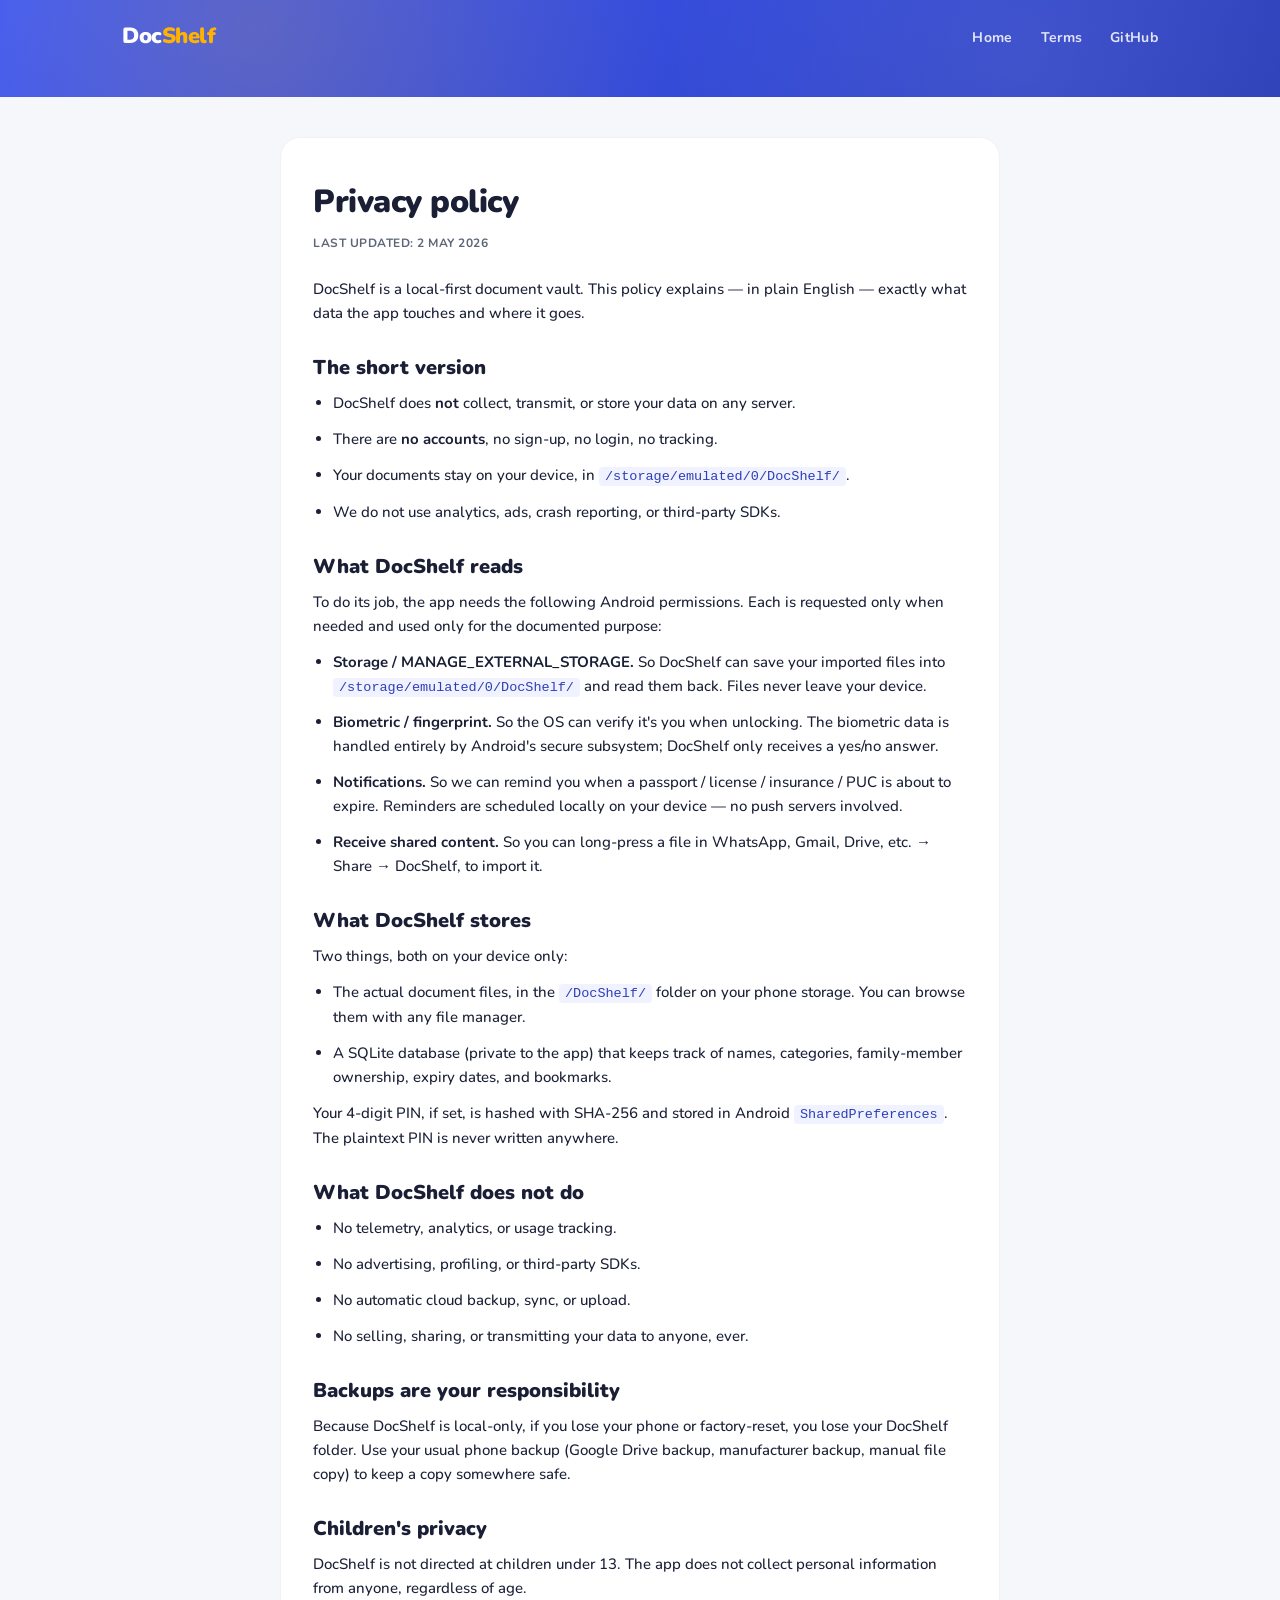
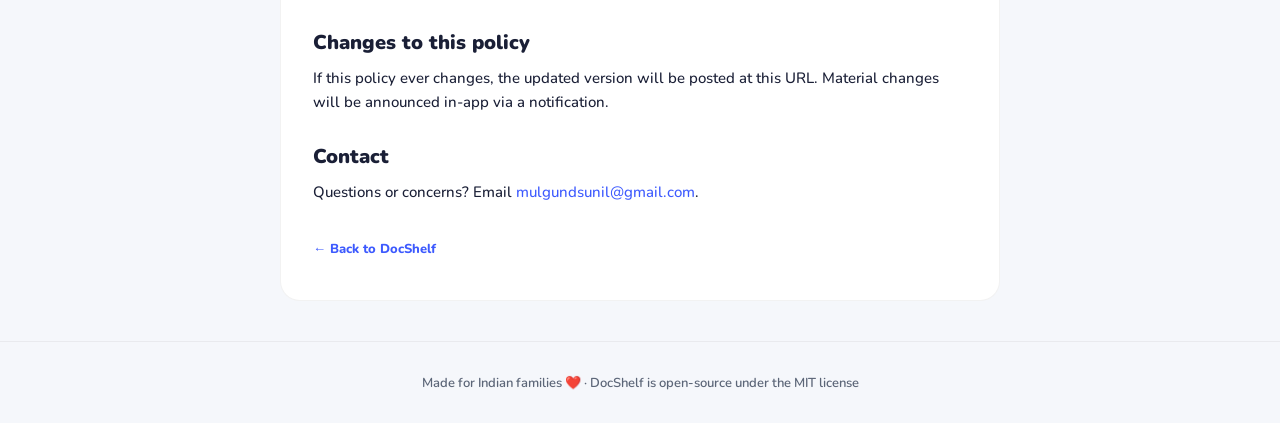
==== docs/privacy.html @ d365601d "Add GitHub Pages marketing site at /docs - index.html: hero + 6 feature cards + how-it-works + priva" ====
<!doctype html>
<html lang="en">
<head>
  <meta charset="utf-8" />
  <meta name="viewport" content="width=device-width, initial-scale=1" />
  <title>Privacy policy · DocShelf</title>
  <meta name="theme-color" content="#3D5AFE" />
  <link rel="preconnect" href="https://fonts.googleapis.com">
  <link rel="preconnect" href="https://fonts.gstatic.com" crossorigin>
  <link href="https://fonts.googleapis.com/css2?family=Nunito:wght@400;500;600;700;800;900&display=swap" rel="stylesheet">
  <link rel="stylesheet" href="style.css" />
  <link rel="icon" href="favicon.svg" type="image/svg+xml" />
</head>
<body>

<header class="hero" style="padding-bottom:24px;">
  <nav class="nav">
    <a class="brand" href="./"><span class="brand-doc">Doc</span><span class="brand-shelf">Shelf</span></a>
    <div class="nav-links">
      <a href="./">Home</a>
      <a href="terms.html">Terms</a>
      <a href="https://github.com/mulgundsunil1918/Docshelf" target="_blank" rel="noopener">GitHub</a>
    </div>
  </nav>
</header>

<article class="article">
  <h1>Privacy policy</h1>
  <p class="last-updated">Last updated: 2 May 2026</p>

  <p>
    DocShelf is a local-first document vault. This policy explains —
    in plain English — exactly what data the app touches and where it goes.
  </p>

  <h2>The short version</h2>
  <ul>
    <li>DocShelf does <strong>not</strong> collect, transmit, or store your data on any server.</li>
    <li>There are <strong>no accounts</strong>, no sign-up, no login, no tracking.</li>
    <li>Your documents stay on your device, in <code>/storage/emulated/0/DocShelf/</code>.</li>
    <li>We do not use analytics, ads, crash reporting, or third-party SDKs.</li>
  </ul>

  <h2>What DocShelf reads</h2>
  <p>
    To do its job, the app needs the following Android permissions. Each is requested
    only when needed and used only for the documented purpose:
  </p>
  <ul>
    <li><strong>Storage / MANAGE_EXTERNAL_STORAGE.</strong> So DocShelf can save your imported files into <code>/storage/emulated/0/DocShelf/</code> and read them back. Files never leave your device.</li>
    <li><strong>Biometric / fingerprint.</strong> So the OS can verify it's you when unlocking. The biometric data is handled entirely by Android's secure subsystem; DocShelf only receives a yes/no answer.</li>
    <li><strong>Notifications.</strong> So we can remind you when a passport / license / insurance / PUC is about to expire. Reminders are scheduled locally on your device — no push servers involved.</li>
    <li><strong>Receive shared content.</strong> So you can long-press a file in WhatsApp, Gmail, Drive, etc. → Share → DocShelf, to import it.</li>
  </ul>

  <h2>What DocShelf stores</h2>
  <p>
    Two things, both on your device only:
  </p>
  <ul>
    <li>The actual document files, in the <code>/DocShelf/</code> folder on your phone storage. You can browse them with any file manager.</li>
    <li>A SQLite database (private to the app) that keeps track of names, categories, family-member ownership, expiry dates, and bookmarks.</li>
  </ul>
  <p>
    Your 4-digit PIN, if set, is hashed with SHA-256 and stored in
    Android <code>SharedPreferences</code>. The plaintext PIN is never written anywhere.
  </p>

  <h2>What DocShelf does not do</h2>
  <ul>
    <li>No telemetry, analytics, or usage tracking.</li>
    <li>No advertising, profiling, or third-party SDKs.</li>
    <li>No automatic cloud backup, sync, or upload.</li>
    <li>No selling, sharing, or transmitting your data to anyone, ever.</li>
  </ul>

  <h2>Backups are your responsibility</h2>
  <p>
    Because DocShelf is local-only, if you lose your phone or factory-reset, you lose
    your DocShelf folder. Use your usual phone backup (Google Drive backup,
    manufacturer backup, manual file copy) to keep a copy somewhere safe.
  </p>

  <h2>Children's privacy</h2>
  <p>
    DocShelf is not directed at children under 13. The app does not collect
    personal information from anyone, regardless of age.
  </p>

  <h2>Changes to this policy</h2>
  <p>
    If this policy ever changes, the updated version will be posted at this URL.
    Material changes will be announced in-app via a notification.
  </p>

  <h2>Contact</h2>
  <p>
    Questions or concerns? Email <a href="mailto:mulgundsunil@gmail.com">mulgundsunil@gmail.com</a>.
  </p>

  <a class="back" href="./">← Back to DocShelf</a>
</article>

<footer>
  <p>Made for Indian families ❤️ · DocShelf is open-source under the MIT license</p>
</footer>

</body>
</html>
---- docs/style.css ----
:root {
  --indigo: #3D5AFE;
  --indigo-dark: #2D3FB8;
  --amber: #FFB300;
  --amber-dark: #FF8F00;
  --dark: #1A1F36;
  --gray: #5C6678;
  --light: #F5F7FB;
  --white: #FFFFFF;
}

* { box-sizing: border-box; margin: 0; padding: 0; }

html { scroll-behavior: smooth; }

body {
  font-family: 'Nunito', -apple-system, BlinkMacSystemFont, 'Segoe UI', sans-serif;
  background: var(--light);
  color: var(--dark);
  line-height: 1.5;
  -webkit-font-smoothing: antialiased;
  -moz-osx-font-smoothing: grayscale;
}

a { color: var(--indigo); text-decoration: none; }
a:hover { text-decoration: underline; }

code {
  background: rgba(61, 90, 254, 0.08);
  color: var(--indigo-dark);
  padding: 2px 6px;
  border-radius: 4px;
  font-size: 0.9em;
  font-family: 'SF Mono', Menlo, Monaco, Consolas, monospace;
}

/* ─── Hero ─────────────────────────────────────────────────────── */
.hero {
  background: linear-gradient(135deg, var(--indigo) 0%, var(--indigo-dark) 100%);
  color: var(--white);
  padding: 0 0 80px;
  position: relative;
  overflow: hidden;
}

.hero::before {
  content: '';
  position: absolute;
  inset: 0;
  background-image:
    radial-gradient(circle at 20% 30%, rgba(255,179,0,0.18) 0%, transparent 40%),
    radial-gradient(circle at 80% 60%, rgba(255,255,255,0.08) 0%, transparent 35%);
  pointer-events: none;
}

.nav {
  display: flex;
  justify-content: space-between;
  align-items: center;
  padding: 20px 32px;
  max-width: 1100px;
  margin: 0 auto;
  position: relative;
  z-index: 2;
}

.brand {
  font-size: 22px;
  font-weight: 900;
  text-decoration: none;
  color: var(--white);
  letter-spacing: -0.5px;
}

.brand-doc { color: var(--white); }
.brand-shelf { color: var(--amber); }

.nav-links a {
  color: rgba(255,255,255,0.85);
  margin-left: 24px;
  font-weight: 700;
  font-size: 14px;
  letter-spacing: 0.3px;
}

.nav-links a:hover {
  color: var(--white);
  text-decoration: none;
}

.hero-content {
  max-width: 900px;
  margin: 0 auto;
  text-align: center;
  padding: 60px 24px 0;
  position: relative;
  z-index: 2;
}

.badge {
  display: inline-block;
  background: rgba(255,255,255,0.16);
  border: 1px solid rgba(255,255,255,0.28);
  border-radius: 24px;
  padding: 8px 16px;
  font-size: 12px;
  font-weight: 800;
  letter-spacing: 0.5px;
  color: var(--white);
  margin-bottom: 24px;
}

.hero h1 {
  font-size: clamp(32px, 5vw, 56px);
  font-weight: 900;
  line-height: 1.15;
  letter-spacing: -1px;
  margin-bottom: 18px;
}

.hl { color: var(--amber); }

.lead {
  font-size: clamp(15px, 1.6vw, 18px);
  color: rgba(255,255,255,0.82);
  max-width: 640px;
  margin: 0 auto 32px;
  font-weight: 500;
  line-height: 1.55;
}

.cta-row {
  display: flex;
  gap: 12px;
  justify-content: center;
  flex-wrap: wrap;
  margin-bottom: 28px;
}

.cta-primary, .cta-secondary {
  display: inline-block;
  padding: 16px 28px;
  border-radius: 14px;
  font-weight: 800;
  font-size: 15px;
  text-decoration: none;
  transition: transform 120ms ease, box-shadow 120ms ease;
}

.cta-primary {
  background: var(--amber);
  color: var(--dark);
  box-shadow: 0 8px 24px rgba(255,179,0,0.4);
}

.cta-primary:hover {
  transform: translateY(-2px);
  box-shadow: 0 12px 32px rgba(255,179,0,0.5);
  text-decoration: none;
}

.cta-secondary {
  background: rgba(255,255,255,0.14);
  color: var(--white);
  border: 1px solid rgba(255,255,255,0.32);
}

.cta-secondary:hover {
  background: rgba(255,255,255,0.22);
  text-decoration: none;
}

.pillars {
  list-style: none;
  display: flex;
  justify-content: center;
  flex-wrap: wrap;
  gap: 8px 18px;
  font-size: 13px;
  color: rgba(255,255,255,0.7);
  font-weight: 700;
  letter-spacing: 0.4px;
}

/* ─── Sections ─────────────────────────────────────────────────── */
section {
  max-width: 1100px;
  margin: 0 auto;
  padding: 80px 24px;
}

section h2 {
  font-size: clamp(24px, 3vw, 32px);
  font-weight: 900;
  text-align: center;
  letter-spacing: -0.5px;
  margin-bottom: 12px;
}

.section-lead {
  text-align: center;
  font-size: 15px;
  color: var(--gray);
  max-width: 600px;
  margin: 0 auto 48px;
  font-weight: 500;
}

/* ─── Features grid ────────────────────────────────────────────── */
.grid {
  display: grid;
  grid-template-columns: repeat(auto-fit, minmax(260px, 1fr));
  gap: 16px;
}

.feature-card {
  background: var(--white);
  border-radius: 18px;
  padding: 24px;
  border: 1px solid rgba(0,0,0,0.06);
  transition: transform 200ms ease, box-shadow 200ms ease;
}

.feature-card:hover {
  transform: translateY(-3px);
  box-shadow: 0 12px 32px rgba(61,90,254,0.10);
}

.feature-icon {
  font-size: 32px;
  margin-bottom: 12px;
}

.feature-card h3 {
  font-size: 17px;
  font-weight: 900;
  margin-bottom: 8px;
}

.feature-card p {
  font-size: 14px;
  font-weight: 500;
  color: var(--gray);
  line-height: 1.55;
}

/* ─── How it works ─────────────────────────────────────────────── */
.how {
  background: var(--white);
  margin-top: 0;
  border-top: 1px solid rgba(0,0,0,0.05);
  border-bottom: 1px solid rgba(0,0,0,0.05);
  max-width: none;
}

.how > * { max-width: 800px; margin-left: auto; margin-right: auto; }

.steps {
  list-style: none;
  counter-reset: step;
  display: flex;
  flex-direction: column;
  gap: 14px;
  margin-top: 16px;
}

.steps li {
  counter-increment: step;
  position: relative;
  padding: 16px 16px 16px 60px;
  background: var(--light);
  border-radius: 14px;
  font-size: 14px;
  font-weight: 500;
  line-height: 1.5;
}

.steps li::before {
  content: counter(step);
  position: absolute;
  left: 16px;
  top: 50%;
  transform: translateY(-50%);
  width: 32px;
  height: 32px;
  background: var(--indigo);
  color: var(--white);
  border-radius: 50%;
  display: flex;
  align-items: center;
  justify-content: center;
  font-weight: 900;
  font-size: 14px;
}

.steps li strong { font-weight: 900; }

/* ─── Privacy block ────────────────────────────────────────────── */
.privacy-block {
  text-align: center;
  background: linear-gradient(135deg, rgba(61,90,254,0.04), rgba(255,179,0,0.04));
  border-radius: 24px;
  margin: 48px auto;
  max-width: 1000px;
}

.privacy-block p {
  max-width: 600px;
  margin: 0 auto 24px;
  font-size: 15px;
  font-weight: 500;
  color: var(--gray);
}

.privacy-links {
  display: flex;
  justify-content: center;
  flex-wrap: wrap;
  gap: 12px 28px;
  font-weight: 800;
  font-size: 14px;
}

/* ─── Footer ───────────────────────────────────────────────────── */
footer {
  text-align: center;
  padding: 32px 24px;
  border-top: 1px solid rgba(0,0,0,0.05);
  font-size: 13px;
  font-weight: 600;
  color: var(--gray);
}

.footer-meta {
  margin-top: 6px;
  font-size: 11px;
  color: rgba(92,102,120,0.7);
  font-weight: 500;
}

/* ─── Mobile ───────────────────────────────────────────────────── */
@media (max-width: 640px) {
  .nav-links a { margin-left: 16px; font-size: 13px; }
  .hero-content { padding-top: 30px; }
  .hero { padding-bottom: 60px; }
  section { padding: 60px 20px; }
  .feature-card { padding: 20px; }
}

/* ─── Article (privacy / terms) ────────────────────────────────── */
.article {
  max-width: 720px;
  background: var(--white);
  margin: 40px auto;
  padding: 40px 32px;
  border-radius: 20px;
  border: 1px solid rgba(0,0,0,0.05);
}

.article h1 {
  font-size: 32px;
  font-weight: 900;
  margin-bottom: 8px;
  letter-spacing: -0.5px;
}

.article .last-updated {
  font-size: 12px;
  color: var(--gray);
  font-weight: 700;
  letter-spacing: 0.5px;
  margin-bottom: 24px;
  text-transform: uppercase;
}

.article h2 {
  font-size: 20px;
  font-weight: 900;
  margin: 28px 0 8px;
  text-align: left;
}

.article p, .article li {
  font-size: 15px;
  line-height: 1.6;
  margin-bottom: 12px;
  color: var(--dark);
  font-weight: 500;
}

.article ul {
  margin-left: 20px;
  margin-bottom: 12px;
}

.article a.back {
  display: inline-block;
  margin-top: 24px;
  font-weight: 800;
  font-size: 13px;
}
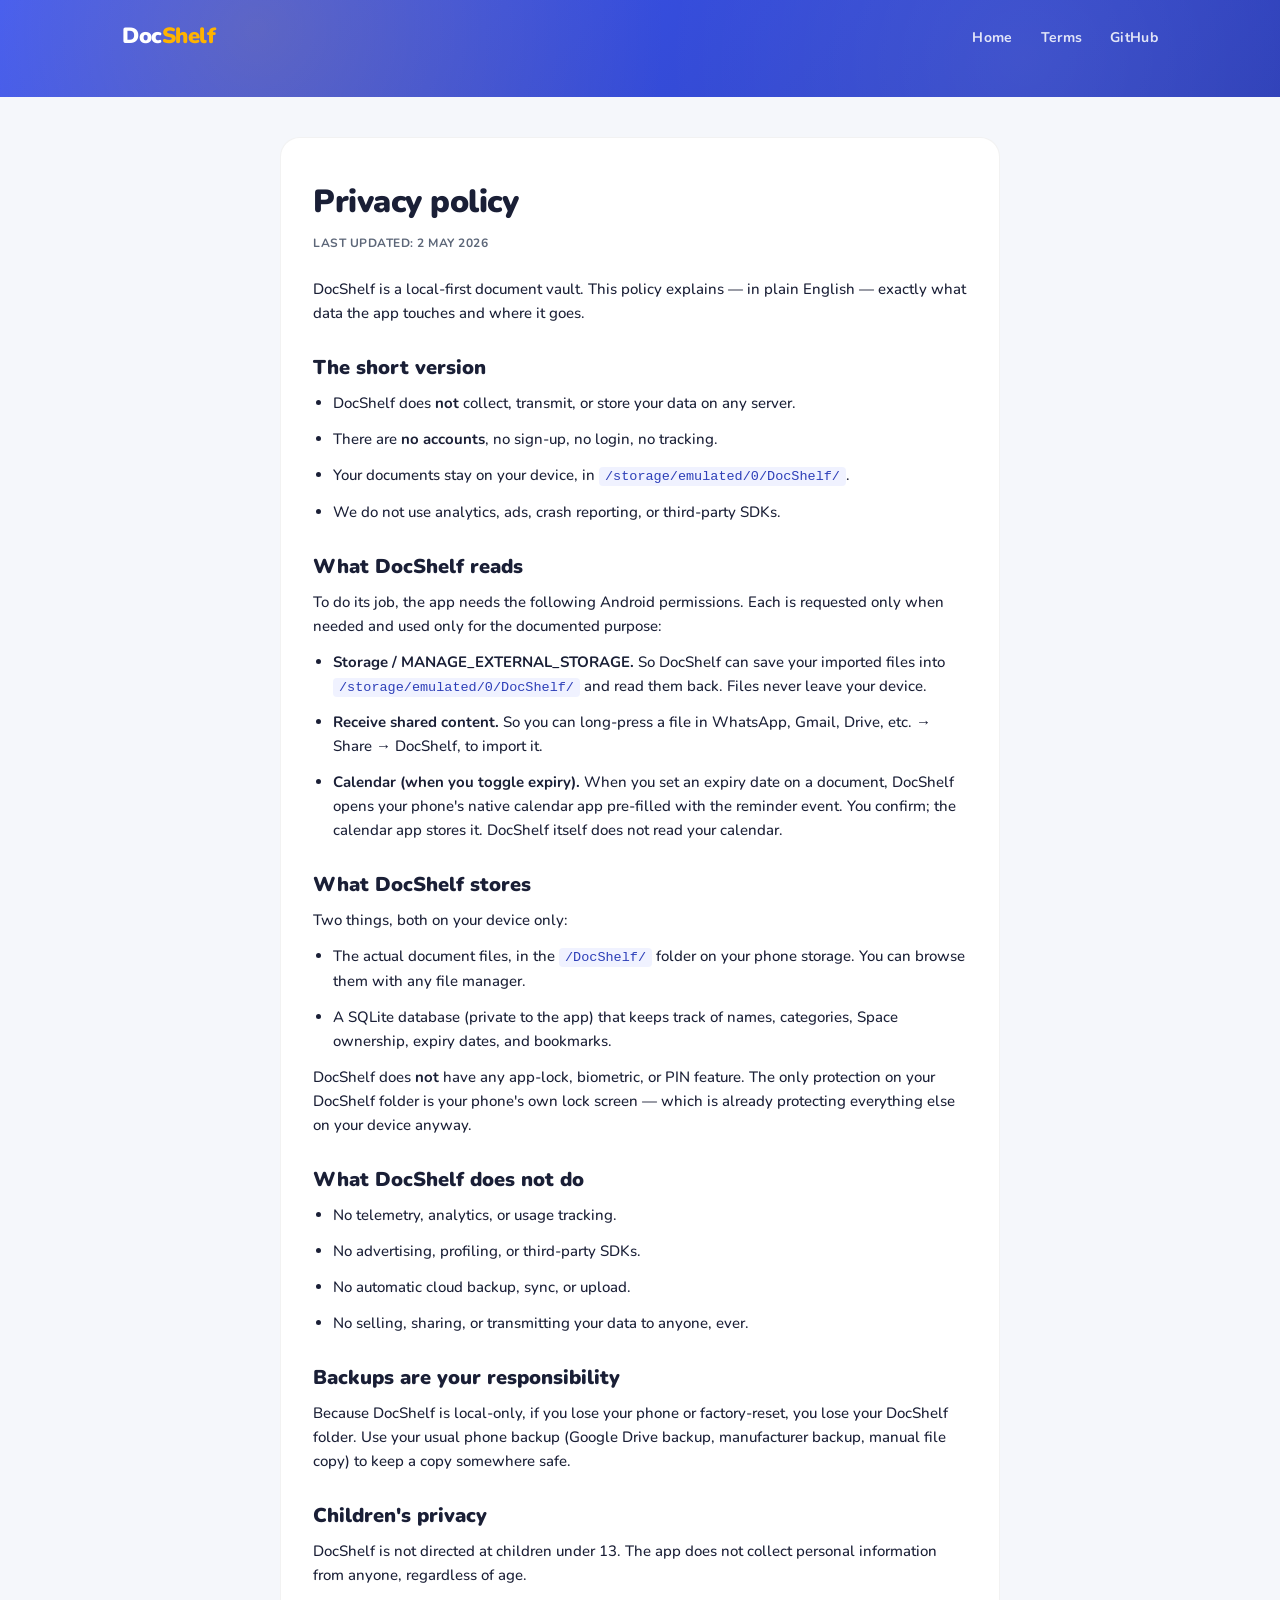
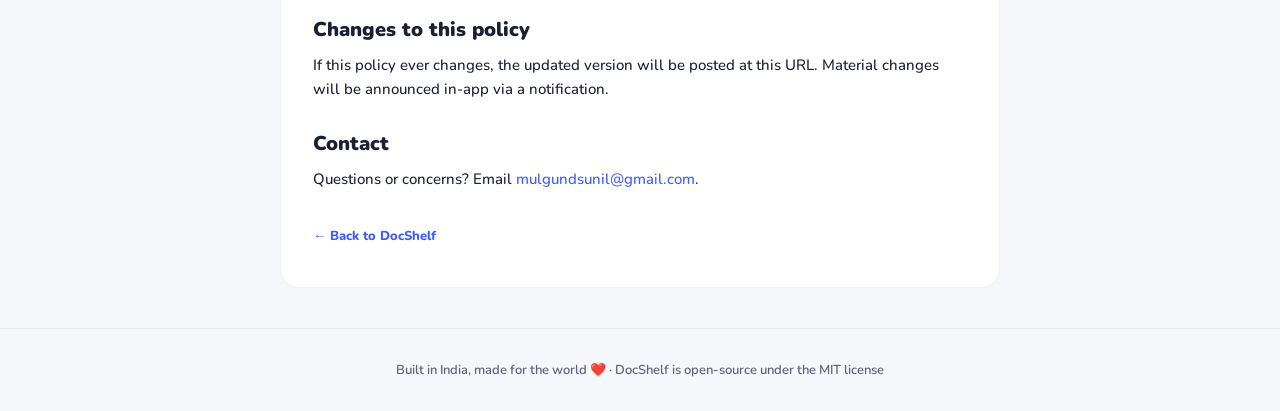
==== commit c248e2a0: "v0.2.0: Spaces rebrand + universal positioning DocShelf is a universal document vault, not a family-" ====
--- a/docs/privacy.html
+++ b/docs/privacy.html
@@ -48,9 +48,8 @@
   </p>
   <ul>
     <li><strong>Storage / MANAGE_EXTERNAL_STORAGE.</strong> So DocShelf can save your imported files into <code>/storage/emulated/0/DocShelf/</code> and read them back. Files never leave your device.</li>
-    <li><strong>Biometric / fingerprint.</strong> So the OS can verify it's you when unlocking. The biometric data is handled entirely by Android's secure subsystem; DocShelf only receives a yes/no answer.</li>
-    <li><strong>Notifications.</strong> So we can remind you when a passport / license / insurance / PUC is about to expire. Reminders are scheduled locally on your device — no push servers involved.</li>
     <li><strong>Receive shared content.</strong> So you can long-press a file in WhatsApp, Gmail, Drive, etc. → Share → DocShelf, to import it.</li>
+    <li><strong>Calendar (when you toggle expiry).</strong> When you set an expiry date on a document, DocShelf opens your phone's native calendar app pre-filled with the reminder event. You confirm; the calendar app stores it. DocShelf itself does not read your calendar.</li>
   </ul>
 
   <h2>What DocShelf stores</h2>
@@ -59,11 +58,12 @@
   </p>
   <ul>
     <li>The actual document files, in the <code>/DocShelf/</code> folder on your phone storage. You can browse them with any file manager.</li>
-    <li>A SQLite database (private to the app) that keeps track of names, categories, family-member ownership, expiry dates, and bookmarks.</li>
+    <li>A SQLite database (private to the app) that keeps track of names, categories, Space ownership, expiry dates, and bookmarks.</li>
   </ul>
   <p>
-    Your 4-digit PIN, if set, is hashed with SHA-256 and stored in
-    Android <code>SharedPreferences</code>. The plaintext PIN is never written anywhere.
+    DocShelf does <strong>not</strong> have any app-lock, biometric, or PIN feature. The
+    only protection on your DocShelf folder is your phone's own lock screen — which is
+    already protecting everything else on your device anyway.
   </p>
 
   <h2>What DocShelf does not do</h2>
@@ -102,7 +102,7 @@
 </article>
 
 <footer>
-  <p>Made for Indian families ❤️ · DocShelf is open-source under the MIT license</p>
+  <p>Built in India, made for the world ❤️ · DocShelf is open-source under the MIT license</p>
 </footer>
 
 </body>
--- a/docs/style.css
+++ b/docs/style.css
@@ -399,3 +399,57 @@
   font-weight: 800;
   font-size: 13px;
 }
+
+/* ─── "Who's it for" section ─────────────────────────────────────── */
+.who {
+  max-width: 1100px;
+  margin: 0 auto;
+  padding: 56px 24px 24px;
+  text-align: center;
+}
+
+.who h2 {
+  font-size: 32px;
+  font-weight: 900;
+  letter-spacing: -0.5px;
+  margin-bottom: 8px;
+}
+
+.who-grid {
+  display: grid;
+  grid-template-columns: repeat(auto-fit, minmax(240px, 1fr));
+  gap: 18px;
+  margin-top: 32px;
+}
+
+.who-card {
+  background: var(--white);
+  border: 1px solid rgba(0,0,0,0.05);
+  border-radius: 18px;
+  padding: 26px 20px;
+  text-align: left;
+  transition: transform 160ms ease, box-shadow 160ms ease;
+}
+
+.who-card:hover {
+  transform: translateY(-3px);
+  box-shadow: 0 14px 30px -18px rgba(61,90,254,0.32);
+}
+
+.who-icon {
+  font-size: 34px;
+  margin-bottom: 10px;
+}
+
+.who-card h3 {
+  font-size: 17px;
+  font-weight: 900;
+  margin-bottom: 6px;
+}
+
+.who-card p {
+  font-size: 14px;
+  font-weight: 500;
+  color: var(--gray);
+  line-height: 1.55;
+}
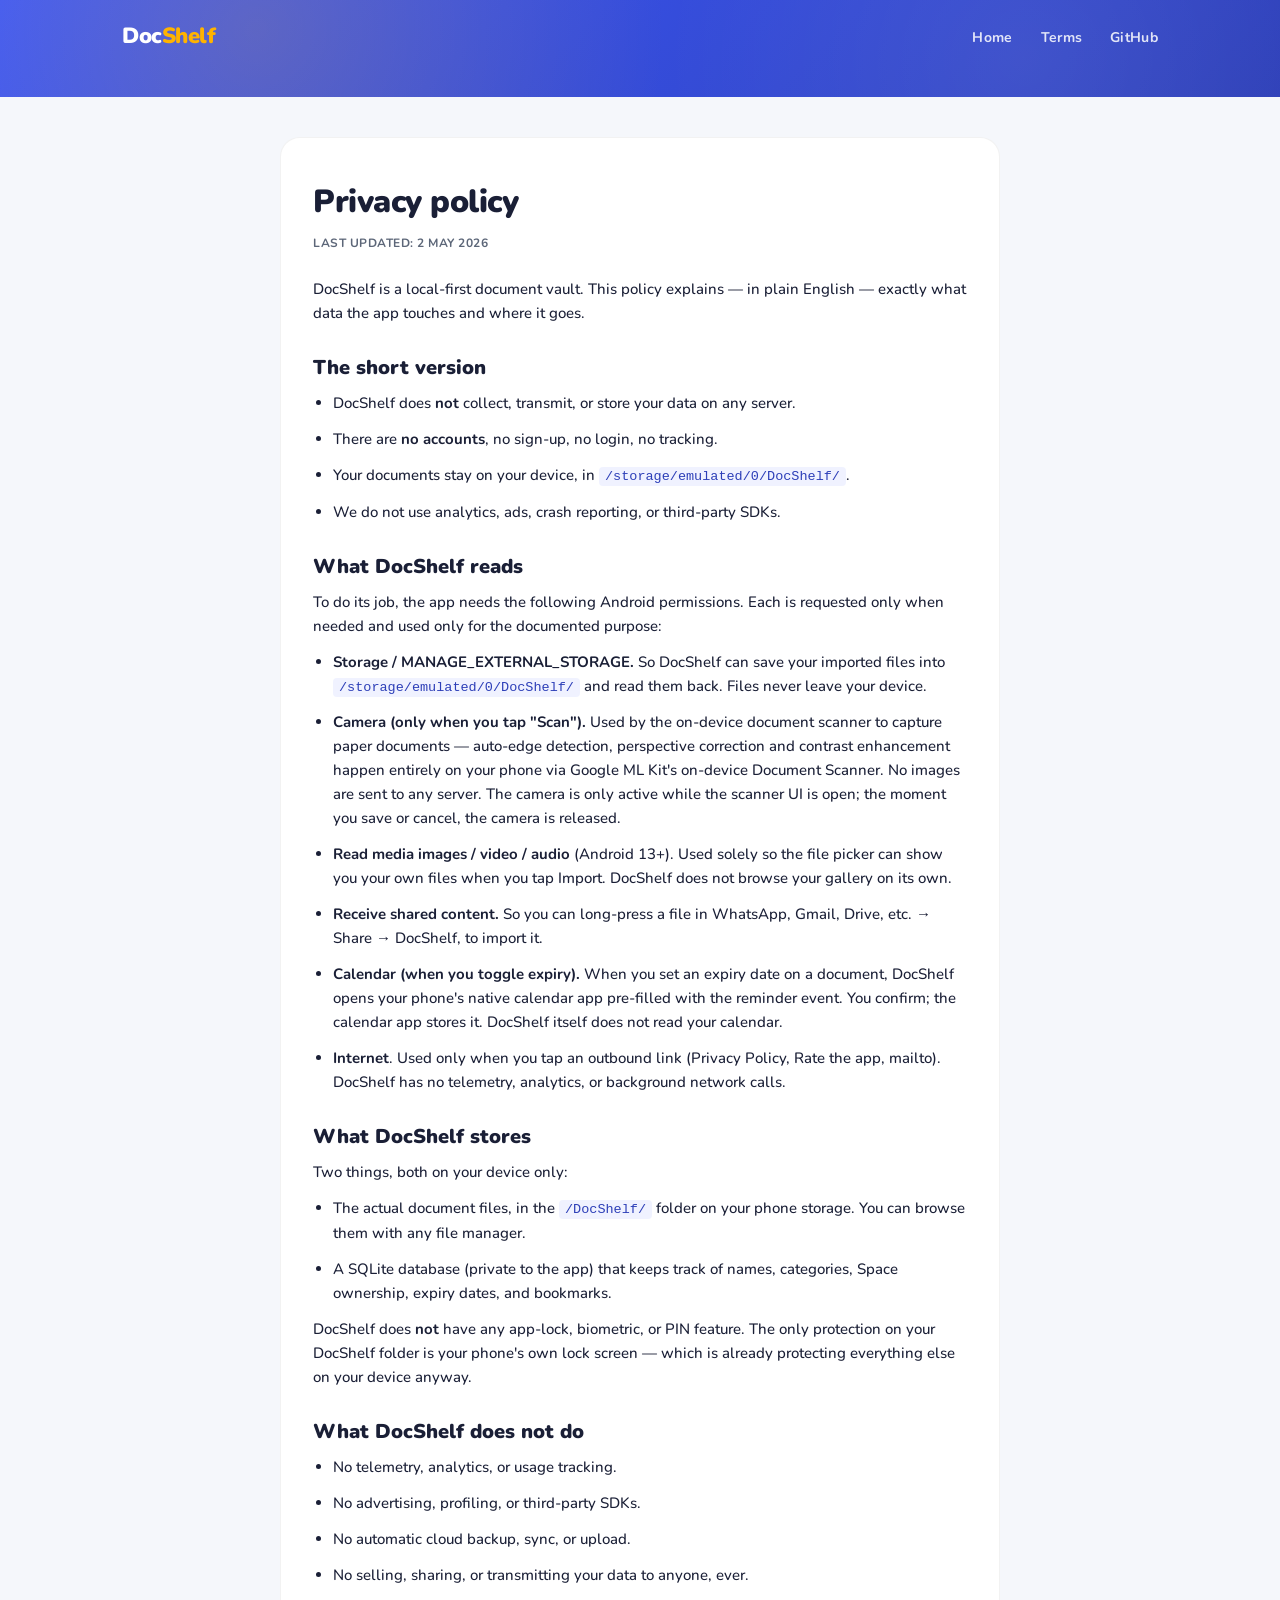
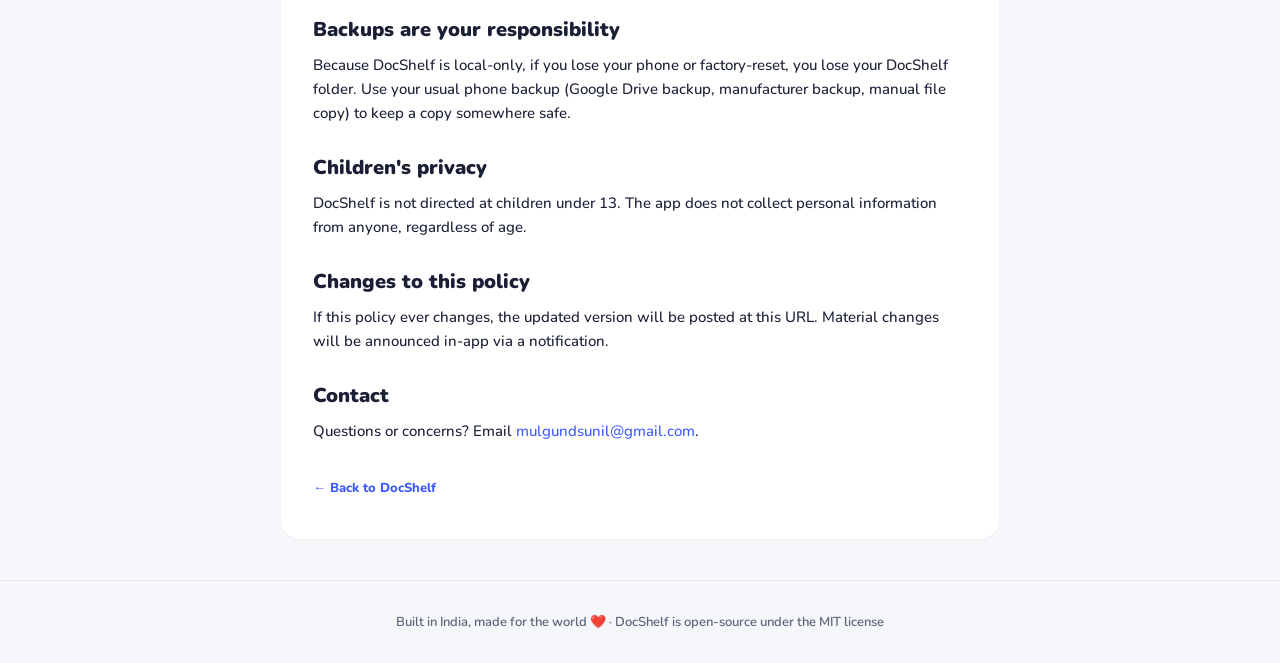
==== commit 8551c580: "docs: privacy policy declares CAMERA + new stacked-bars favicon Play Console requires a public priva" ====
--- a/docs/privacy.html
+++ b/docs/privacy.html
@@ -48,8 +48,11 @@
   </p>
   <ul>
     <li><strong>Storage / MANAGE_EXTERNAL_STORAGE.</strong> So DocShelf can save your imported files into <code>/storage/emulated/0/DocShelf/</code> and read them back. Files never leave your device.</li>
+    <li><strong>Camera (only when you tap "Scan").</strong> Used by the on-device document scanner to capture paper documents — auto-edge detection, perspective correction and contrast enhancement happen entirely on your phone via Google ML Kit's on-device Document Scanner. No images are sent to any server. The camera is only active while the scanner UI is open; the moment you save or cancel, the camera is released.</li>
+    <li><strong>Read media images / video / audio</strong> (Android 13+). Used solely so the file picker can show you your own files when you tap Import. DocShelf does not browse your gallery on its own.</li>
     <li><strong>Receive shared content.</strong> So you can long-press a file in WhatsApp, Gmail, Drive, etc. → Share → DocShelf, to import it.</li>
     <li><strong>Calendar (when you toggle expiry).</strong> When you set an expiry date on a document, DocShelf opens your phone's native calendar app pre-filled with the reminder event. You confirm; the calendar app stores it. DocShelf itself does not read your calendar.</li>
+    <li><strong>Internet</strong>. Used only when you tap an outbound link (Privacy Policy, Rate the app, mailto). DocShelf has no telemetry, analytics, or background network calls.</li>
   </ul>
 
   <h2>What DocShelf stores</h2>
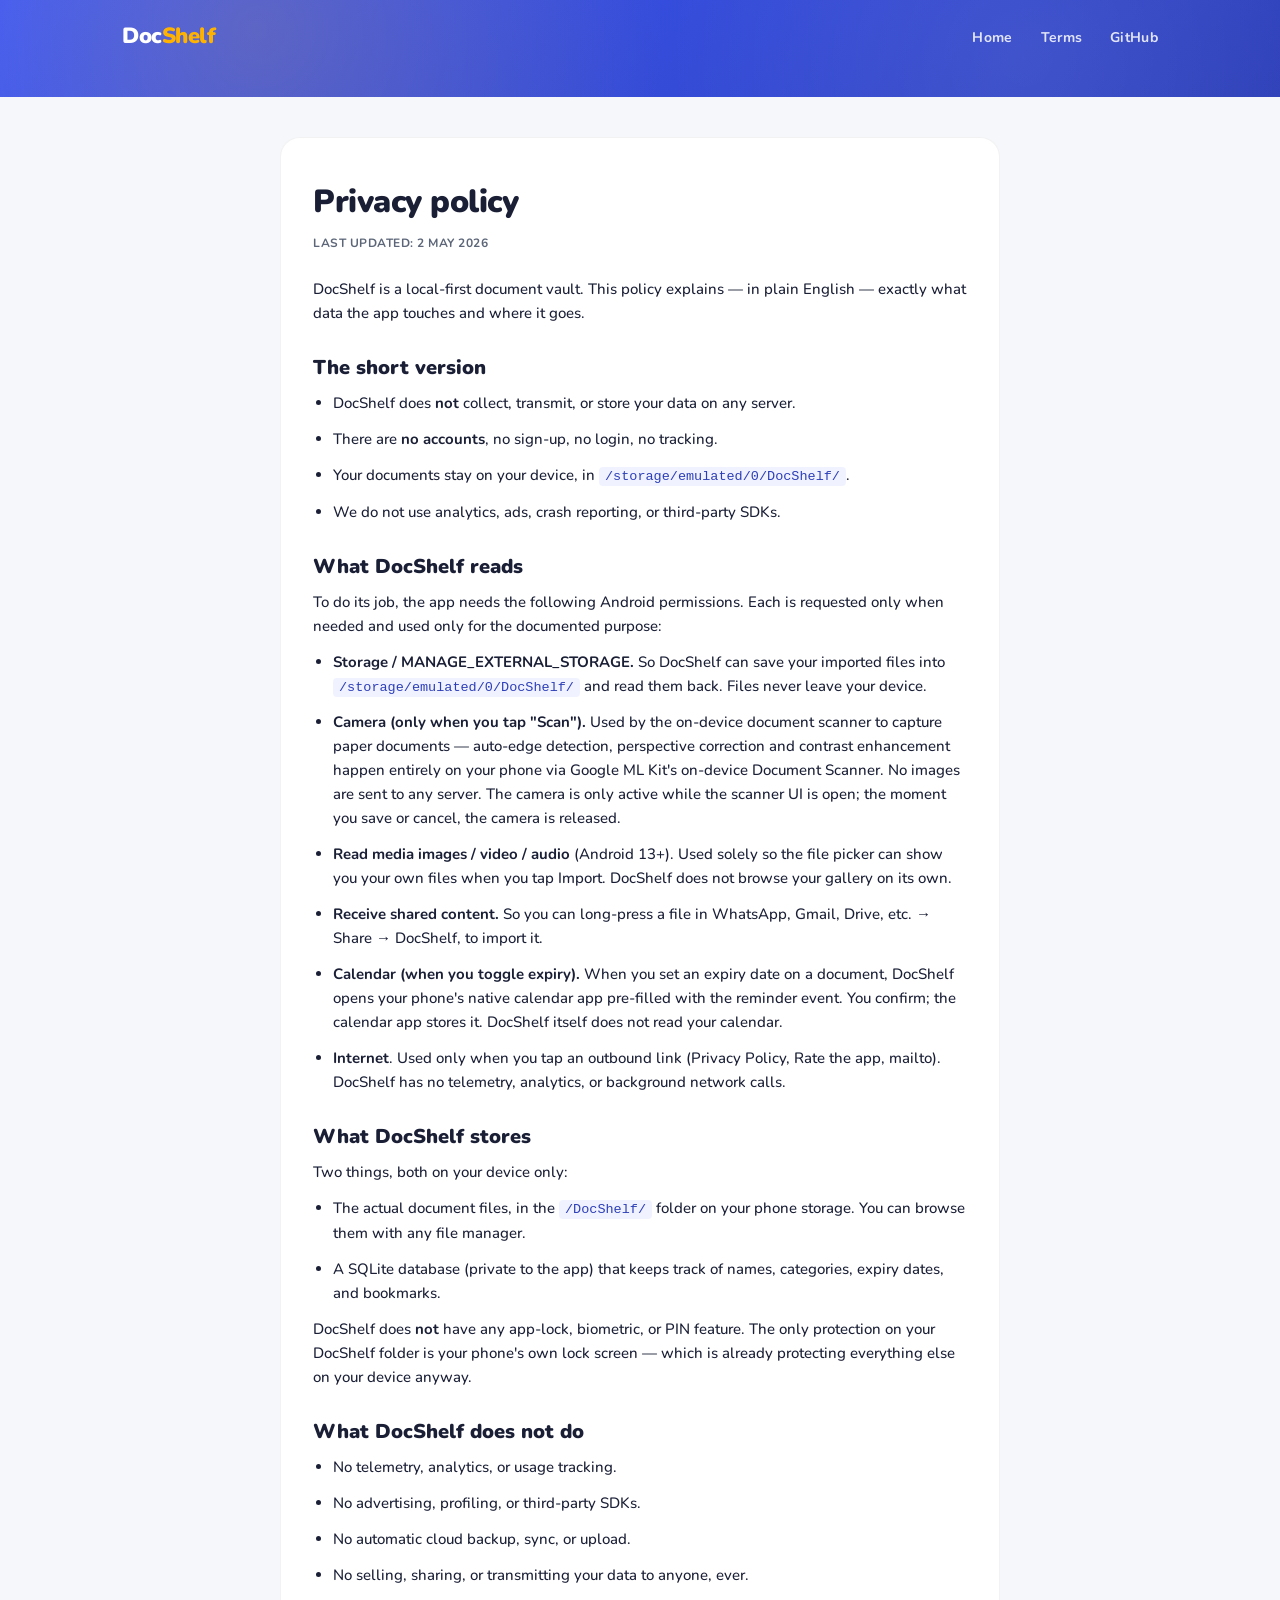
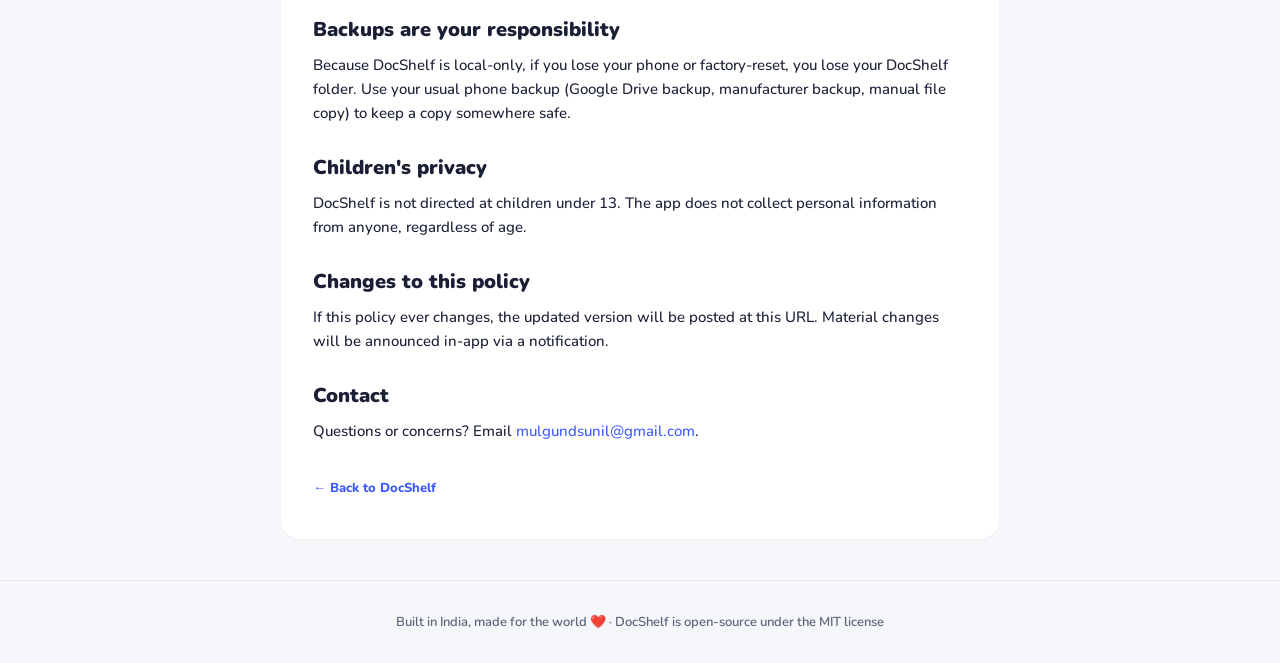
==== commit d06edc98: "v0.2.0+13 — note editor edit/preview toggle + iOS scaffolding Note editor: - Replaced markdown_text_" ====
--- a/docs/privacy.html
+++ b/docs/privacy.html
@@ -61,7 +61,7 @@
   </p>
   <ul>
     <li>The actual document files, in the <code>/DocShelf/</code> folder on your phone storage. You can browse them with any file manager.</li>
-    <li>A SQLite database (private to the app) that keeps track of names, categories, Space ownership, expiry dates, and bookmarks.</li>
+    <li>A SQLite database (private to the app) that keeps track of names, categories, expiry dates, and bookmarks.</li>
   </ul>
   <p>
     DocShelf does <strong>not</strong> have any app-lock, biometric, or PIN feature. The
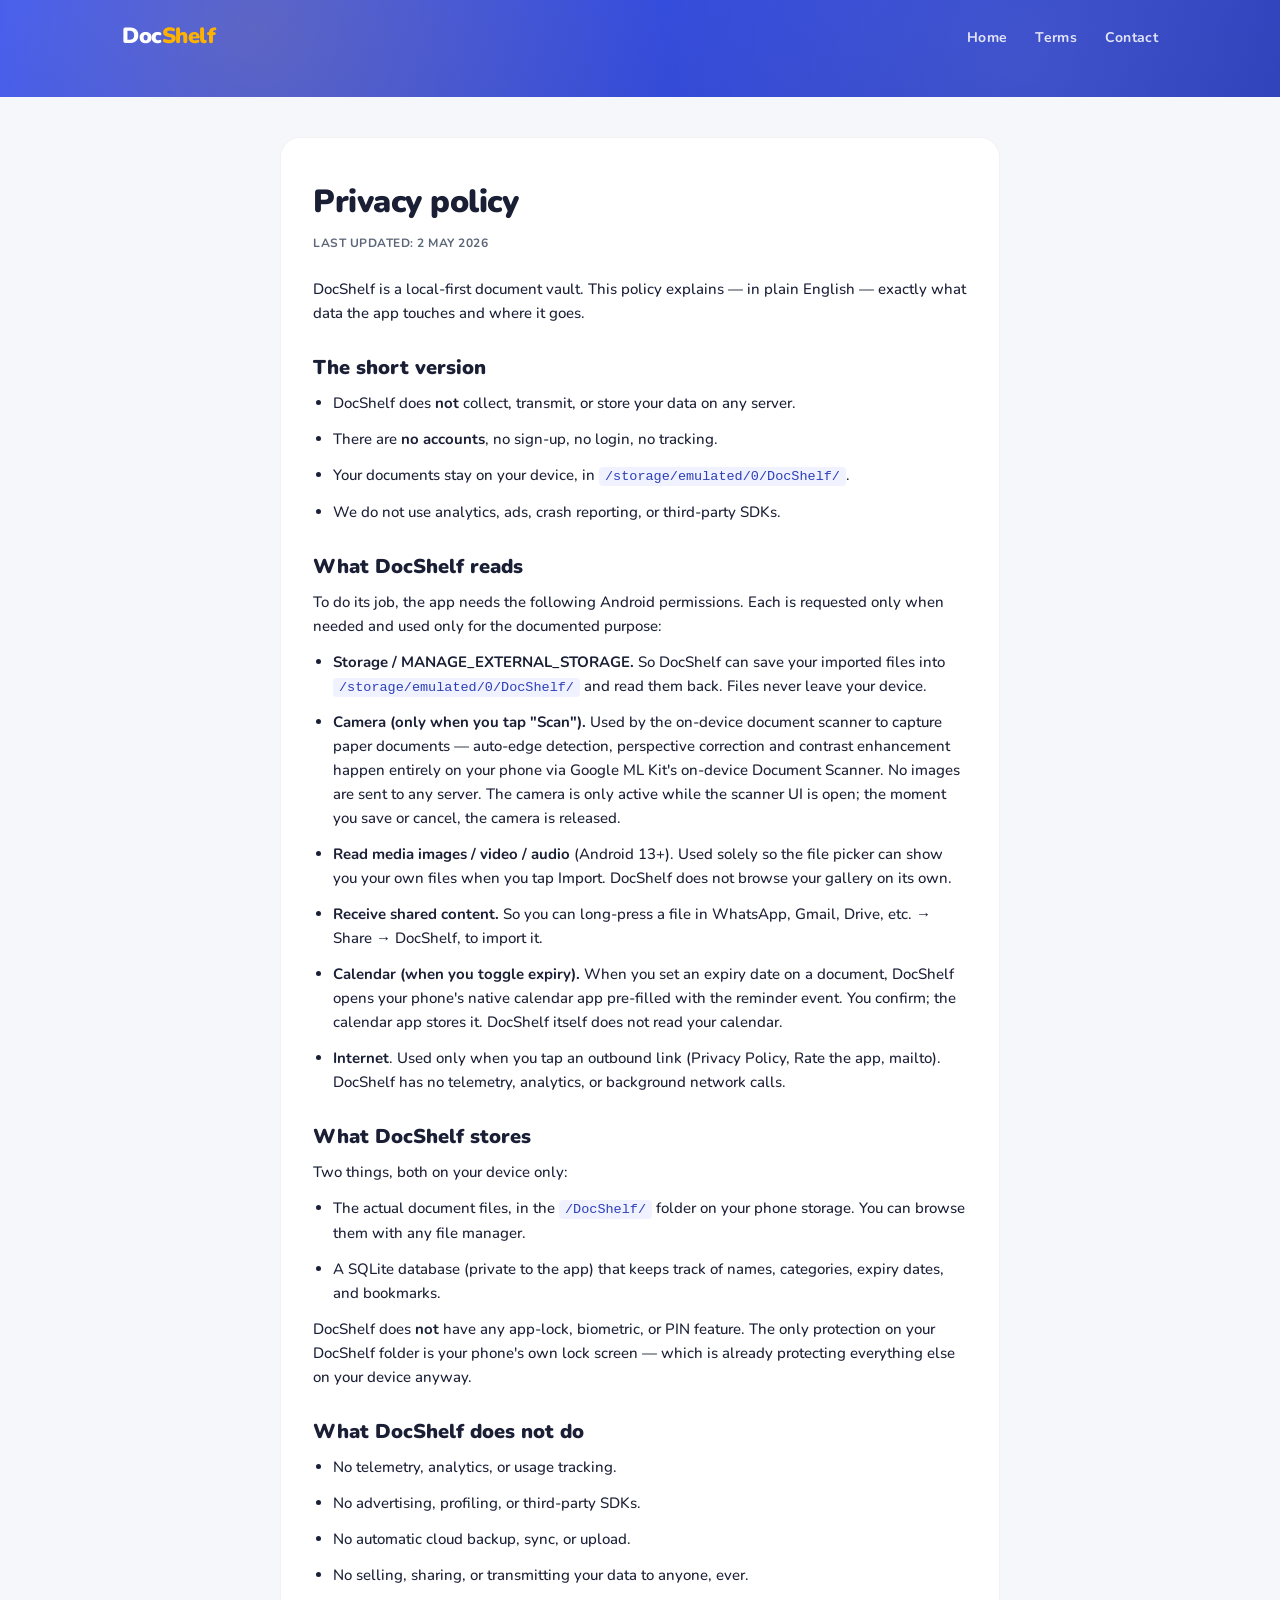
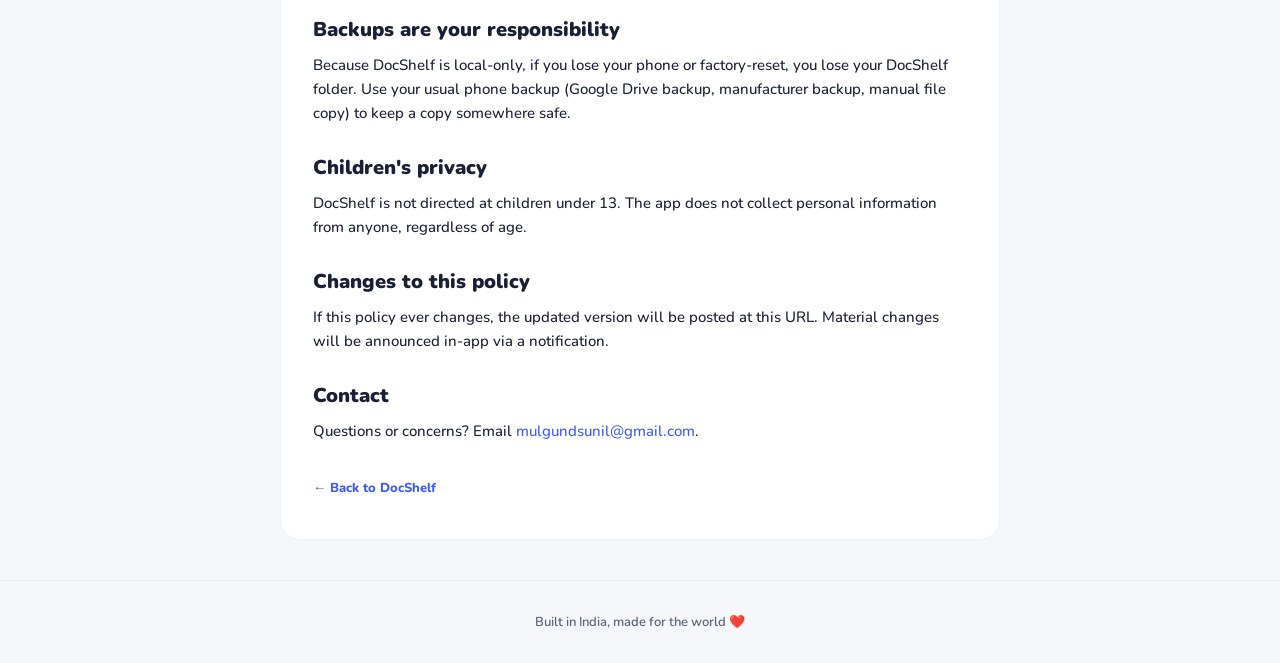
==== commit 02ddf7d5: "Strip repo links + open-source framing from public surfaces User wants to keep the codebase private." ====
--- a/docs/privacy.html
+++ b/docs/privacy.html
@@ -19,7 +19,7 @@
     <div class="nav-links">
       <a href="./">Home</a>
       <a href="terms.html">Terms</a>
-      <a href="https://github.com/mulgundsunil1918/Docshelf" target="_blank" rel="noopener">GitHub</a>
+      <a href="mailto:mulgundsunil@gmail.com">Contact</a>
     </div>
   </nav>
 </header>
@@ -105,7 +105,7 @@
 </article>
 
 <footer>
-  <p>Built in India, made for the world ❤️ · DocShelf is open-source under the MIT license</p>
+  <p>Built in India, made for the world ❤️</p>
 </footer>
 
 </body>
